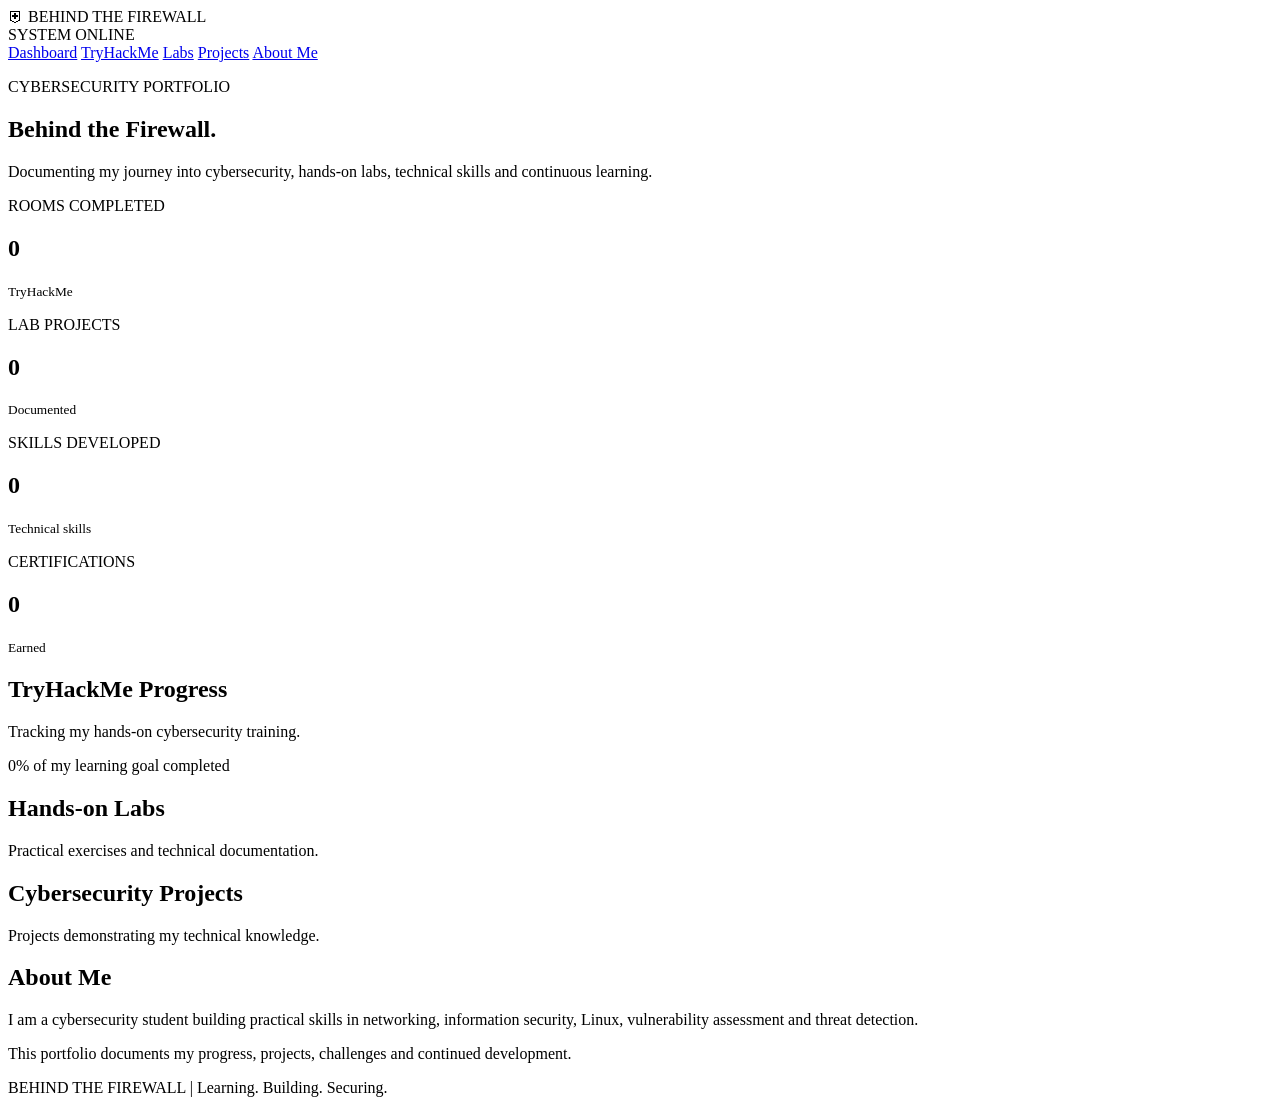
==== index.html @ 76ddf6fd "Add initial HTML structure for portfolio site" ====
<!DOCTYPE html>
<html lang="en">
<head>
    <meta charset="UTF-8">
    <meta name="viewport" content="width=device-width, initial-scale=1.0">
    <title>Behind the Firewall | Cybersecurity Portfolio</title>
    <link rel="stylesheet" href="style.css">
</head>

<body>

    <header>
        <div class="logo">
            <span>⛨</span> BEHIND THE FIREWALL
        </div>
        <div class="status">
            <span class="status-dot"></span> SYSTEM ONLINE
        </div>
    </header>

    <nav>
        <a href="#home">Dashboard</a>
        <a href="#tryhackme">TryHackMe</a>
        <a href="#labs">Labs</a>
        <a href="#projects">Projects</a>
        <a href="#about">About Me</a>
    </nav>

    <main id="home">

        <section class="welcome">
            <p class="eyebrow">CYBERSECURITY PORTFOLIO</p>
            <h1>Behind the <span>Firewall.</span></h1>
            <p>
                Documenting my journey into cybersecurity,
                hands-on labs, technical skills and continuous learning.
            </p>
        </section>

        <section class="stats">
            <div class="stat-card">
                <p>ROOMS COMPLETED</p>
                <h2 id="rooms">0</h2>
                <small>TryHackMe</small>
            </div>

            <div class="stat-card">
                <p>LAB PROJECTS</p>
                <h2 id="labCount">0</h2>
                <small>Documented</small>
            </div>

            <div class="stat-card">
                <p>SKILLS DEVELOPED</p>
                <h2 id="skillCount">0</h2>
                <small>Technical skills</small>
            </div>

            <div class="stat-card">
                <p>CERTIFICATIONS</p>
                <h2 id="certCount">0</h2>
                <small>Earned</small>
            </div>
        </section>

        <section id="tryhackme" class="panel">
            <h2>TryHackMe Progress</h2>
            <p>Tracking my hands-on cybersecurity training.</p>

            <div class="progress-track">
                <div class="progress-fill" id="progress"></div>
            </div>

            <p id="progressText">0% of my learning goal completed</p>
            <div id="roomList"></div>
        </section>

        <section id="labs" class="panel">
            <h2>Hands-on Labs</h2>
            <p>Practical exercises and technical documentation.</p>
            <div id="labList"></div>
        </section>

        <section id="projects" class="panel">
            <h2>Cybersecurity Projects</h2>
            <p>Projects demonstrating my technical knowledge.</p>
            <div id="projectList"></div>
        </section>

        <section id="about" class="panel">
            <h2>About Me</h2>
            <p>
                I am a cybersecurity student building practical
                skills in networking, information security,
                Linux, vulnerability assessment and threat detection.
            </p>
            <p>
                This portfolio documents my progress, projects,
                challenges and continued development.
            </p>
        </section>

    </main>

    <footer>
        <p>BEHIND THE FIREWALL | Learning. Building. Securing.</p>
    </footer>

    <script src="script.js"></script>
</body>
</html>
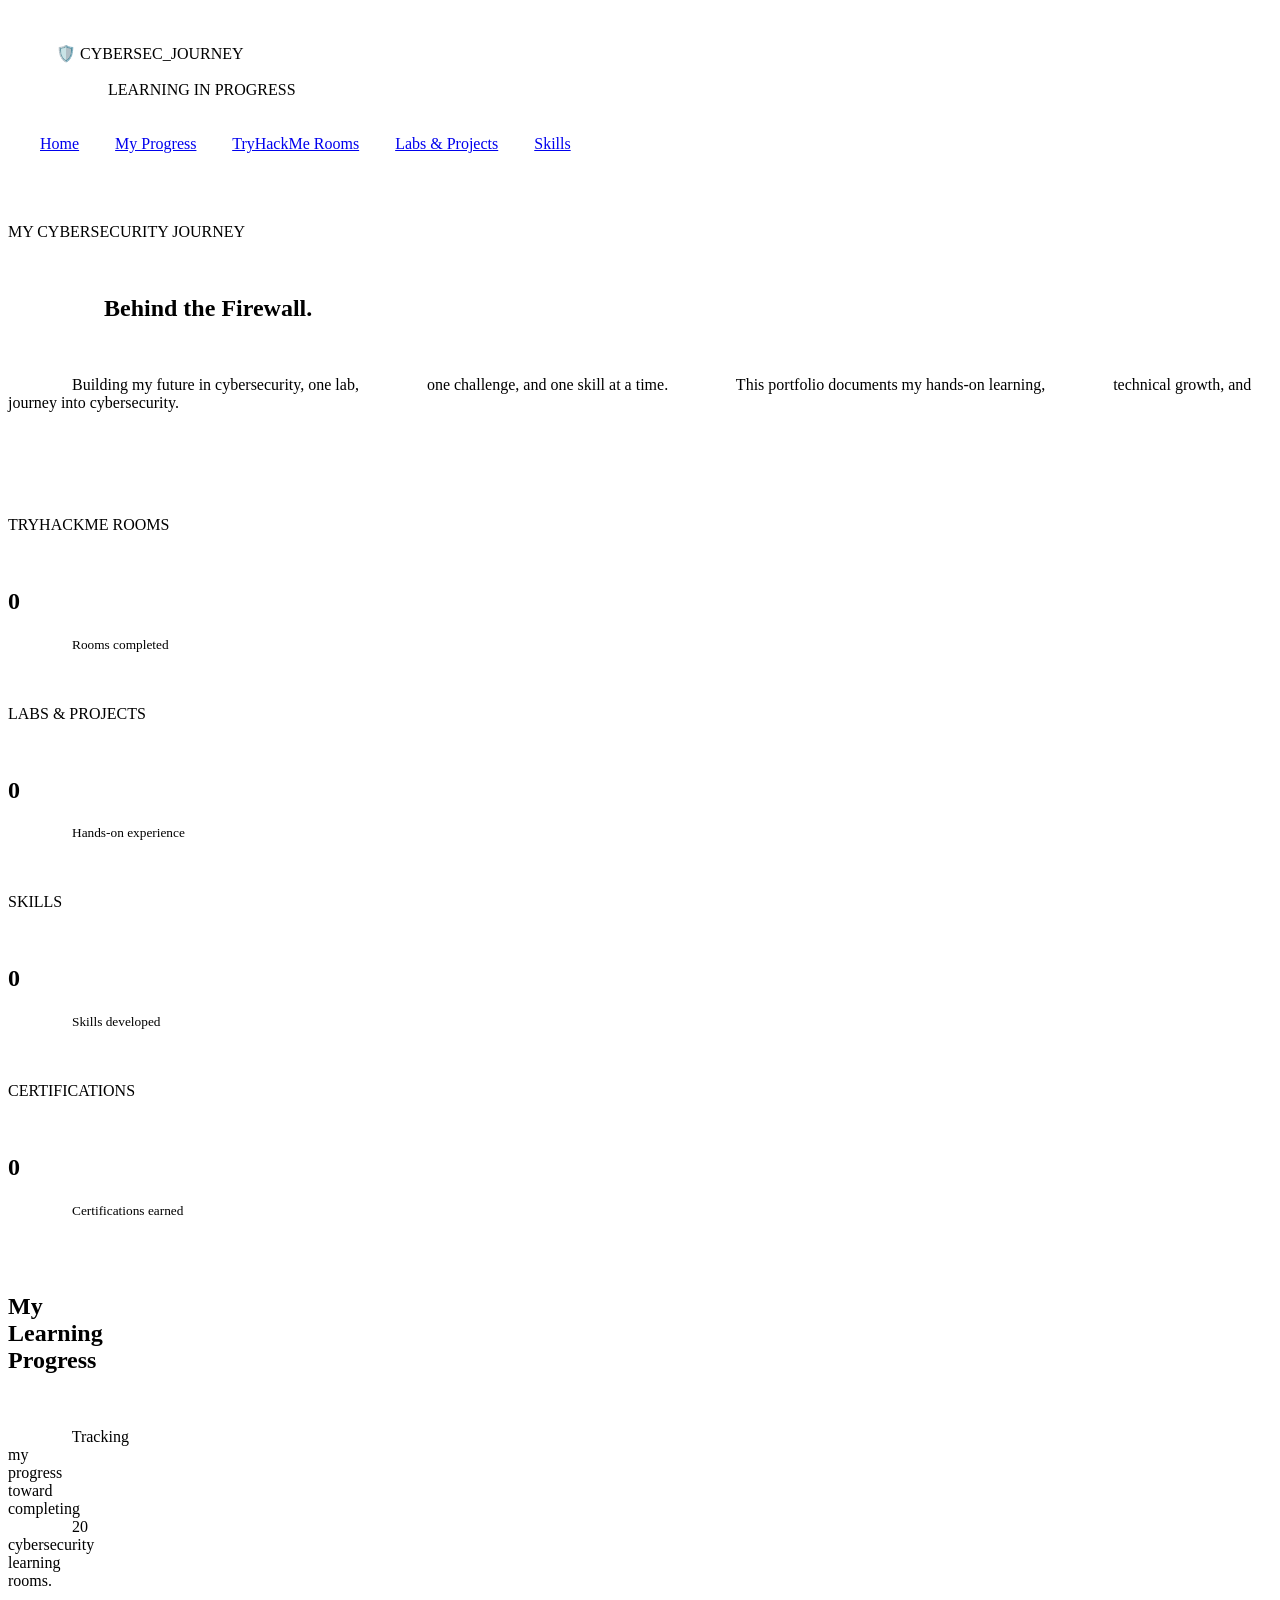
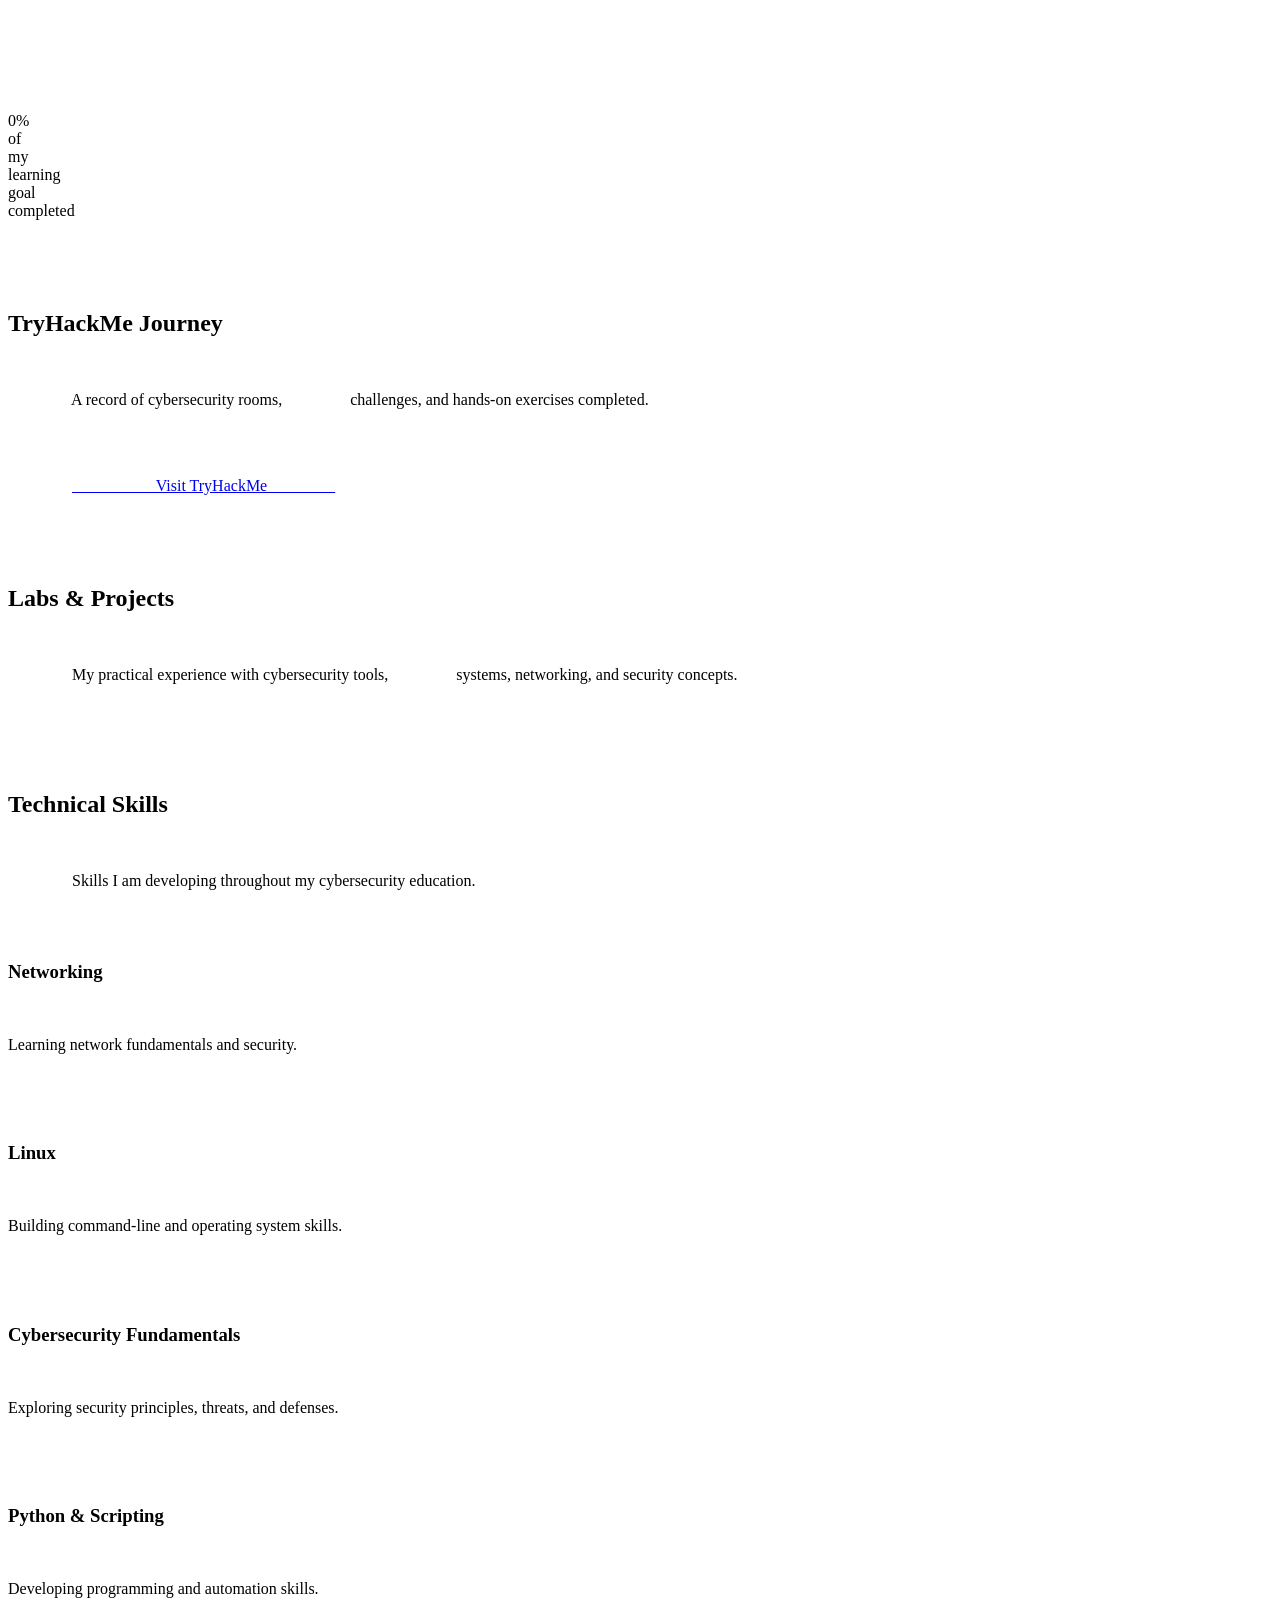
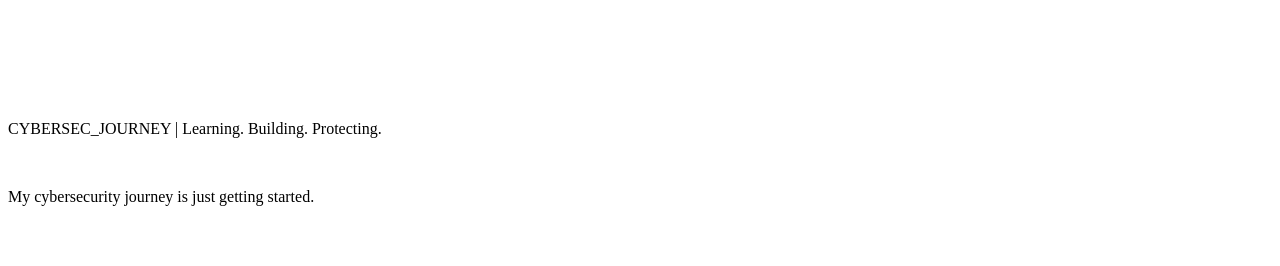
==== commit 0c9f4ad8: "Revise portfolio title and update header sections Updated the portfolio title and header content to " ====
--- a/index.html
+++ b/index.html
@@ -1,112 +1,179 @@
-
 <!DOCTYPE html>
 <html lang="en">
+
 <head>
-    <meta charset="UTF-8">
-    <meta name="viewport" content="width=device-width, initial-scale=1.0">
-    <title>Behind the Firewall | Cybersecurity Portfolio</title>
-    <link rel="stylesheet" href="style.css">
+    <meta charset="UTF-8">
+    <meta name="viewport" content="width=device-width, initial-scale=1.0">
+
+    <title>Cybersec Journey | Cybersecurity Portfolio</title>
+
+    <!-- Connects the purple and neon green styling -->
+    <link rel="stylesheet" href="style.css">
 </head>
 
 <body>
 
-    <header>
-        <div class="logo">
-            <span>⛨</span> BEHIND THE FIREWALL
-        </div>
-        <div class="status">
-            <span class="status-dot"></span> SYSTEM ONLINE
-        </div>
-    </header>
+    <!-- Header -->
+    <header>
+        <div class="logo">
+            <span>🛡️</span> CYBERSEC_JOURNEY
+        </div>
 
-    <nav>
-        <a href="#home">Dashboard</a>
-        <a href="#tryhackme">TryHackMe</a>
-        <a href="#labs">Labs</a>
-        <a href="#projects">Projects</a>
-        <a href="#about">About Me</a>
-    </nav>
+        <div class="status">
+            <span class="status-dot"></span>
+            LEARNING IN PROGRESS
+        </div>
+    </header>
 
-    <main id="home">
+    <!-- Navigation -->
+    <nav>
+        <a href="#home">Home</a>
+        <a href="#progress">My Progress</a>
+        <a href="#rooms">TryHackMe Rooms</a>
+        <a href="#labs">Labs & Projects</a>
+        <a href="#skills">Skills</a>
+    </nav>
 
-        <section class="welcome">
-            <p class="eyebrow">CYBERSECURITY PORTFOLIO</p>
-            <h1>Behind the <span>Firewall.</span></h1>
-            <p>
-                Documenting my journey into cybersecurity,
-                hands-on labs, technical skills and continuous learning.
-            </p>
-        </section>
+    <main id="home">
 
-        <section class="stats">
-            <div class="stat-card">
-                <p>ROOMS COMPLETED</p>
-                <h2 id="rooms">0</h2>
-                <small>TryHackMe</small>
-            </div>
+        <!-- Welcome Section -->
+        <section class="welcome">
+            <p class="eyebrow">MY CYBERSECURITY JOURNEY</p>
 
-            <div class="stat-card">
-                <p>LAB PROJECTS</p>
-                <h2 id="labCount">0</h2>
-                <small>Documented</small>
-            </div>
+            <h1>
+                Behind the <span>Firewall.</span>
+            </h1>
 
-            <div class="stat-card">
-                <p>SKILLS DEVELOPED</p>
-                <h2 id="skillCount">0</h2>
-                <small>Technical skills</small>
-            </div>
+            <p>
+                Building my future in cybersecurity, one lab,
+                one challenge, and one skill at a time.
+                This portfolio documents my hands-on learning,
+                technical growth, and journey into cybersecurity.
+            </p>
+        </section>
 
-            <div class="stat-card">
-                <p>CERTIFICATIONS</p>
-                <h2 id="certCount">0</h2>
-                <small>Earned</small>
-            </div>
-        </section>
+        <!-- Dashboard Statistics -->
+        <section class="stats">
 
-        <section id="tryhackme" class="panel">
-            <h2>TryHackMe Progress</h2>
-            <p>Tracking my hands-on cybersecurity training.</p>
+            <div class="stat-card">
+                <p>TRYHACKME ROOMS</p>
+                <h2 id="rooms">0</h2>
+                <small>Rooms completed</small>
+            </div>
 
-            <div class="progress-track">
-                <div class="progress-fill" id="progress"></div>
-            </div>
+            <div class="stat-card">
+                <p>LABS & PROJECTS</p>
+                <h2 id="labCount">0</h2>
+                <small>Hands-on experience</small>
+            </div>
 
-            <p id="progressText">0% of my learning goal completed</p>
-            <div id="roomList"></div>
-        </section>
+            <div class="stat-card">
+                <p>SKILLS</p>
+                <h2 id="skillCount">0</h2>
+                <small>Skills developed</small>
+            </div>
 
-        <section id="labs" class="panel">
-            <h2>Hands-on Labs</h2>
-            <p>Practical exercises and technical documentation.</p>
-            <div id="labList"></div>
-        </section>
+            <div class="stat-card">
+                <p>CERTIFICATIONS</p>
+                <h2 id="certCount">0</h2>
+                <small>Certifications earned</small>
+            </div>
 
-        <section id="projects" class="panel">
-            <h2>Cybersecurity Projects</h2>
-            <p>Projects demonstrating my technical knowledge.</p>
-            <div id="projectList"></div>
-        </section>
+        </section>
 
-        <section id="about" class="panel">
-            <h2>About Me</h2>
-            <p>
-                I am a cybersecurity student building practical
-                skills in networking, information security,
-                Linux, vulnerability assessment and threat detection.
-            </p>
-            <p>
-                This portfolio documents my progress, projects,
-                challenges and continued development.
-            </p>
-        </section>
+        <!-- Learning Progress -->
+        <section class="panel" id="progress">
+            <h2>My Learning Progress</h2>
 
-    </main>
+            <p>
+                Tracking my progress toward completing
+                20 cybersecurity learning rooms.
+            </p>
 
-    <footer>
-        <p>BEHIND THE FIREWALL | Learning. Building. Securing.</p>
-    </footer>
+            <div class="progress-track">
+                <div class="progress-fill" id="progress"></div>
+            </div>
 
-    <script src="script.js"></script>
+            <p id="progressText">
+                0% of my learning goal completed
+            </p>
+        </section>
+
+        <!-- TryHackMe Section -->
+        <section class="panel" id="rooms">
+            <h2>TryHackMe Journey</h2>
+
+            <p>
+                A record of cybersecurity rooms,
+                challenges, and hands-on exercises completed.
+            </p>
+
+            <div id="roomList">
+                <p>No completed rooms added yet.</p>
+            </div>
+
+            <p>
+                <a href="https://tryhackme.com/"
+                   target="_blank"
+                   rel="noopener noreferrer">
+                    Visit TryHackMe
+                </a>
+            </p>
+        </section>
+
+        <!-- Labs and Projects -->
+        <section class="panel" id="labs">
+            <h2>Labs & Projects</h2>
+
+            <p>
+                My practical experience with cybersecurity tools,
+                systems, networking, and security concepts.
+            </p>
+
+            <div id="labList">
+                <p>No labs or projects added yet.</p>
+            </div>
+        </section>
+
+        <!-- Skills -->
+        <section class="panel" id="skills">
+            <h2>Technical Skills</h2>
+
+            <p>
+                Skills I am developing throughout my cybersecurity education.
+            </p>
+
+            <div class="activity-item">
+                <h3>Networking</h3>
+                <p>Learning network fundamentals and security.</p>
+            </div>
+
+            <div class="activity-item">
+                <h3>Linux</h3>
+                <p>Building command-line and operating system skills.</p>
+            </div>
+
+            <div class="activity-item">
+                <h3>Cybersecurity Fundamentals</h3>
+                <p>Exploring security principles, threats, and defenses.</p>
+            </div>
+
+            <div class="activity-item">
+                <h3>Python & Scripting</h3>
+                <p>Developing programming and automation skills.</p>
+            </div>
+        </section>
+
+    </main>
+
+    <!-- Footer -->
+    <footer>
+        <p>CYBERSEC_JOURNEY | Learning. Building. Protecting.</p>
+        <p>My cybersecurity journey is just getting started.</p>
+    </footer>
+
+    <!-- Connects the JavaScript dashboard functionality -->
+    <script src="script.js"></script>
+
 </body>
 </html>
--- a/style.css
+++ b/style.css
@@ -0,0 +1,268 @@
+/* =================================
+   CYBERSEC_JOURNEY
+   Purple & Neon Green Dashboard
+================================= */
+
+/* 1. GLOBAL SETTINGS */
+
+* {
+    margin: 0;
+    padding: 0;
+    box-sizing: border-box;
+}
+
+html {
+    scroll-behavior: smooth;
+}
+
+body {
+    background-color: #090B16;
+    color: #F0EEFF;
+    font-family: Arial, sans-serif;
+    line-height: 1.6;
+}
+
+/* 2. HEADER */
+
+header {
+    display: flex;
+    justify-content: space-between;
+    align-items: center;
+    padding: 25px 7%;
+    border-bottom: 1px solid #39305D;
+    background-color: #101020;
+}
+
+.logo {
+    font-size: 18px;
+    font-weight: bold;
+    letter-spacing: 2px;
+    color: #A78BFA;
+}
+
+.logo span {
+    font-size: 25px;
+}
+
+.status {
+    color: #43D9A3;
+    font-size: 12px;
+    letter-spacing: 1px;
+}
+
+.status-dot {
+    display: inline-block;
+    width: 8px;
+    height: 8px;
+    background: #43D9A3;
+    border-radius: 50%;
+    margin-right: 6px;
+    box-shadow: 0 0 10px #43D9A3;
+}
+
+/* 3. NAVIGATION */
+
+nav {
+    display: flex;
+    justify-content: center;
+    gap: 35px;
+    padding: 18px;
+    background-color: #101020;
+    border-bottom: 1px solid #39305D;
+    flex-wrap: wrap;
+}
+
+nav a {
+    color: #AAA0D0;
+    text-decoration: none;
+    font-size: 14px;
+    transition: 0.3s;
+}
+
+nav a:hover {
+    color: #43D9A3;
+}
+
+/* 4. MAIN CONTENT */
+
+main {
+    width: 86%;
+    max-width: 1200px;
+    margin: 50px auto;
+}
+
+.welcome {
+    margin-bottom: 40px;
+}
+
+.eyebrow {
+    color: #A78BFA;
+    font-size: 12px;
+    letter-spacing: 3px;
+    margin-bottom: 12px;
+}
+
+.welcome h1 {
+    font-size: clamp(35px, 6vw, 60px);
+    margin-bottom: 15px;
+}
+
+.welcome h1 span {
+    color: #A78BFA;
+}
+
+.welcome p {
+    color: #AAA0D0;
+    max-width: 650px;
+}
+
+/* 5. STATISTICS CARDS */
+
+.stats {
+    display: grid;
+    grid-template-columns: repeat(4, 1fr);
+    gap: 20px;
+    margin-bottom: 35px;
+}
+
+.stat-card {
+    background: #17152A;
+    border: 1px solid #39305D;
+    border-radius: 10px;
+    padding: 25px;
+    transition: 0.3s;
+}
+
+.stat-card:hover {
+    border-color: #A78BFA;
+    transform: translateY(-4px);
+    box-shadow: 0 5px 20px #A78BFA20;
+}
+
+.stat-card p {
+    color: #AAA0D0;
+    font-size: 11px;
+    letter-spacing: 1px;
+}
+
+.stat-card h2 {
+    color: #C4B5FD;
+    font-size: 36px;
+    margin: 10px 0;
+}
+
+.stat-card small {
+    color: #827B9D;
+}
+
+/* 6. DASHBOARD PANELS */
+
+.panel {
+    background: #17152A;
+    border: 1px solid #39305D;
+    border-radius: 10px;
+    padding: 30px;
+    margin-bottom: 25px;
+}
+
+.panel h2 {
+    color: #C4B5FD;
+    margin-bottom: 10px;
+}
+
+.panel > p {
+    color: #AAA0D0;
+    margin-bottom: 20px;
+}
+
+/* 7. PROGRESS BAR */
+
+.progress-track {
+    width: 100%;
+    height: 10px;
+    background: #30294A;
+    border-radius: 20px;
+    overflow: hidden;
+    margin: 20px 0 10px;
+}
+
+.progress-fill {
+    width: 0%;
+    height: 100%;
+    background: linear-gradient(
+        90deg,
+        #7C3AED,
+        #A78BFA,
+        #43D9A3
+    );
+    border-radius: 20px;
+    transition: width 0.5s ease;
+}
+
+/* 8. ACTIVITY ITEMS */
+
+.activity-item {
+    background: #201C38;
+    padding: 15px;
+    margin-top: 12px;
+    border-left: 3px solid #A78BFA;
+    border-radius: 5px;
+}
+
+.activity-item h3 {
+    color: #F0EEFF;
+    font-size: 16px;
+}
+
+.activity-item p {
+    color: #AAA0D0;
+    font-size: 13px;
+}
+
+/* 9. FOOTER */
+
+footer {
+    text-align: center;
+    padding: 30px;
+    border-top: 1px solid #39305D;
+    color: #827B9D;
+    font-size: 12px;
+}
+
+/* 10. MOBILE RESPONSIVENESS */
+
+@media (max-width: 850px) {
+    .stats {
+        grid-template-columns: repeat(2, 1fr);
+    }
+
+    nav {
+        gap: 15px;
+    }
+}
+
+@media (max-width: 500px) {
+    header {
+        padding: 18px 5%;
+    }
+
+    .logo {
+        font-size: 13px;
+    }
+
+    .status {
+        font-size: 9px;
+    }
+
+    main {
+        width: 92%;
+    }
+
+    .stats {
+        grid-template-columns: 1fr;
+    }
+
+    .panel {
+        padding: 20px;
+    }
+}
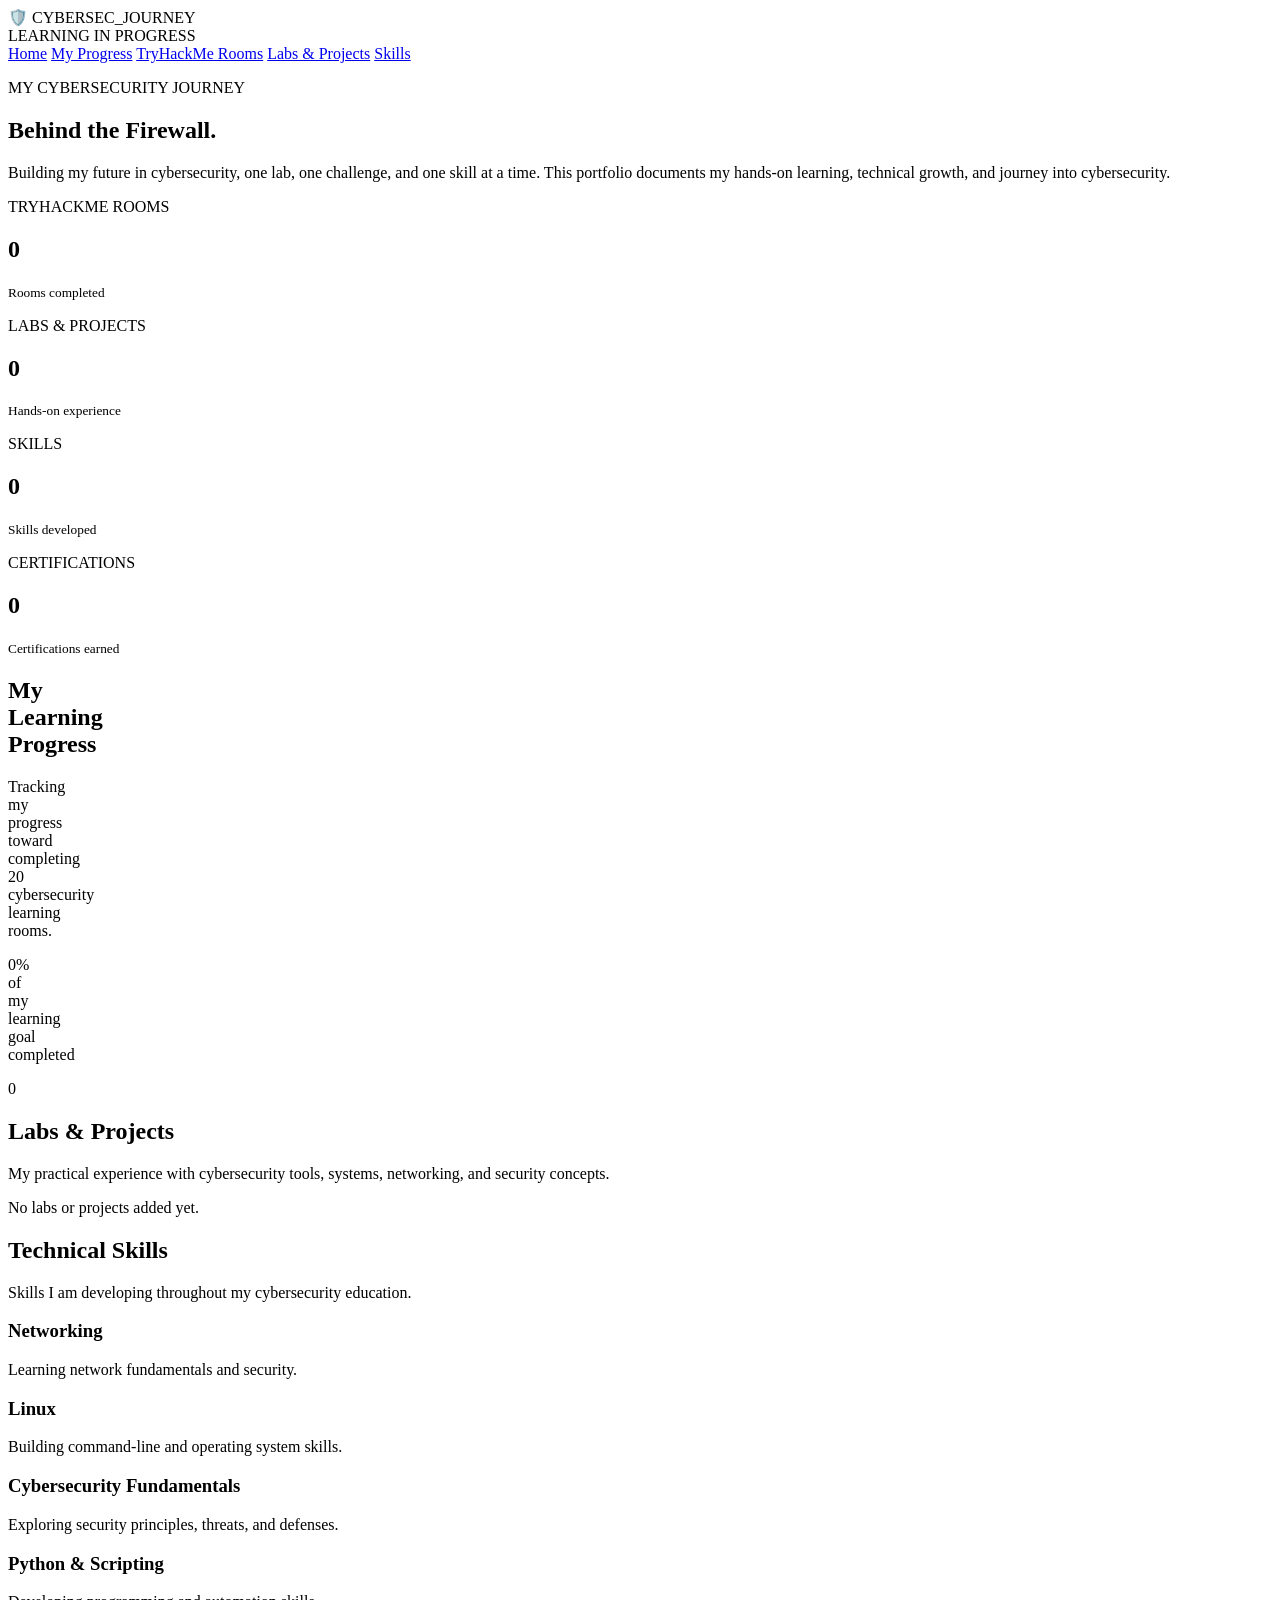
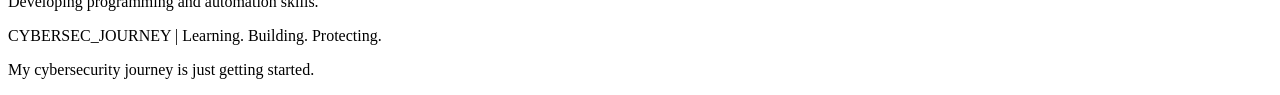
==== commit 7f3fb832: "Format HTML code for consistency" ====
--- a/index.html
+++ b/index.html
@@ -2,178 +2,167 @@
 <html lang="en">
 
 <head>
-    <meta charset="UTF-8">
-    <meta name="viewport" content="width=device-width, initial-scale=1.0">
+    <meta charset="UTF-8">
+    <meta name="viewport" content="width=device-width, initial-scale=1.0">
 
-    <title>Cybersec Journey | Cybersecurity Portfolio</title>
+    <title>Cybersec Journey | Cybersecurity Portfolio</title>
 
-    <!-- Connects the purple and neon green styling -->
-    <link rel="stylesheet" href="style.css">
+    <link rel="stylesheet" href="style.css">
 </head>
 
 <body>
 
-    <!-- Header -->
-    <header>
-        <div class="logo">
-            <span>🛡️</span> CYBERSEC_JOURNEY
-        </div>
+    <header>
+        <div class="logo">
+            <span>🛡️</span> CYBERSEC_JOURNEY
+        </div>
 
-        <div class="status">
-            <span class="status-dot"></span>
-            LEARNING IN PROGRESS
-        </div>
-    </header>
+        <div class="status">
+            <span class="status-dot"></span>
+            LEARNING IN PROGRESS
+        </div>
+    </header>
 
-    <!-- Navigation -->
-    <nav>
-        <a href="#home">Home</a>
-        <a href="#progress">My Progress</a>
-        <a href="#rooms">TryHackMe Rooms</a>
-        <a href="#labs">Labs & Projects</a>
-        <a href="#skills">Skills</a>
-    </nav>
+    <nav>
+        <a href="#home">Home</a>
+        <a href="#progress">My Progress</a>
+        <a href="#rooms">TryHackMe Rooms</a>
+        <a href="#labs">Labs & Projects</a>
+        <a href="#skills">Skills</a>
+    </nav>
 
-    <main id="home">
+    <main id="home">
 
-        <!-- Welcome Section -->
-        <section class="welcome">
-            <p class="eyebrow">MY CYBERSECURITY JOURNEY</p>
+        <section class="welcome">
+            <p class="eyebrow">MY CYBERSECURITY JOURNEY</p>
 
-            <h1>
-                Behind the <span>Firewall.</span>
-            </h1>
+            <h1>
+                Behind the <span>Firewall.</span>
+            </h1>
 
-            <p>
-                Building my future in cybersecurity, one lab,
-                one challenge, and one skill at a time.
-                This portfolio documents my hands-on learning,
-                technical growth, and journey into cybersecurity.
-            </p>
-        </section>
+            <p>
+                Building my future in cybersecurity, one lab,
+                one challenge, and one skill at a time.
+                This portfolio documents my hands-on learning,
+                technical growth, and journey into cybersecurity.
+            </p>
+        </section>
 
-        <!-- Dashboard Statistics -->
-        <section class="stats">
+        <section class="stats">
 
-            <div class="stat-card">
-                <p>TRYHACKME ROOMS</p>
-                <h2 id="rooms">0</h2>
-                <small>Rooms completed</small>
-            </div>
+            <div class="stat-card">
+                <p>TRYHACKME ROOMS</p>
+                <h2 id="roomCount">0</h2>
+                <small>Rooms completed</small>
+            </div>
 
-            <div class="stat-card">
-                <p>LABS & PROJECTS</p>
-                <h2 id="labCount">0</h2>
-                <small>Hands-on experience</small>
-            </div>
+            <div class="stat-card">
+                <p>LABS & PROJECTS</p>
+                <h2 id="labCount">0</h2>
+                <small>Hands-on experience</small>
+            </div>
 
-            <div class="stat-card">
-                <p>SKILLS</p>
-                <h2 id="skillCount">0</h2>
-                <small>Skills developed</small>
-            </div>
+            <div class="stat-card">
+                <p>SKILLS</p>
+                <h2 id="skillCount">0</h2>
+                <small>Skills developed</small>
+            </div>
 
-            <div class="stat-card">
-                <p>CERTIFICATIONS</p>
-                <h2 id="certCount">0</h2>
-                <small>Certifications earned</small>
-            </div>
+            <div class="stat-card">
+                <p>CERTIFICATIONS</p>
+                <h2 id="certCount">0</h2>
+                <small>Certifications earned</small>
+            </div>
 
-        </section>
+        </section>
 
-        <!-- Learning Progress -->
-        <section class="panel" id="progress">
-            <h2>My Learning Progress</h2>
+        <section class="panel" id="progress">
+            <h2>My Learning Progress</h2>
 
-            <p>
-                Tracking my progress toward completing
-                20 cybersecurity learning rooms.
-            </p>
+            <p>
+                Tracking my progress toward completing
+                20 cybersecurity learning rooms.
+            </p>
 
-            <div class="progress-track">
-                <div class="progress-fill" id="progress"></div>
-            </div>
+            <div class="progress-track">
+                <div class="progress-fill" id="progressFill"></div>
+            </div>
 
-            <p id="progressText">
-                0% of my learning goal completed
-            </p>
-        </section>
+            <p id="progressText">
+                0% of my learning goal completed
+            </p>
+        </section>
 
-        <!-- TryHackMe Section -->
-        <section class="panel" id="rooms">
-            <h2>TryHackMe Journey</h2>
+        <section class="panel" id="rooms">
+            <h2>TryHackMe Journey</h2>
 
-            <p>
-                A record of cybersecurity rooms,
-                challenges, and hands-on exercises completed.
-            </p>
+            <p>
+                A record of cybersecurity rooms,
+                challenges, and hands-on exercises completed.
+            </p>
 
-            <div id="roomList">
-                <p>No completed rooms added yet.</p>
-            </div>
+            <div id="roomList">
+                <p>No completed rooms added yet.</p>
+            </div>
 
-            <p>
-                <a href="https://tryhackme.com/"
-                   target="_blank"
-                   rel="noopener noreferrer">
-                    Visit TryHackMe
-                </a>
-            </p>
-        </section>
+            <p>
+                <a href="https://tryhackme.com/"
+                   target="_blank"
+                   rel="noopener noreferrer">
+                    Visit TryHackMe
+                </a>
+            </p>
+        </section>
 
-        <!-- Labs and Projects -->
-        <section class="panel" id="labs">
-            <h2>Labs & Projects</h2>
+        <section class="panel" id="labs">
+            <h2>Labs & Projects</h2>
 
-            <p>
-                My practical experience with cybersecurity tools,
-                systems, networking, and security concepts.
-            </p>
+            <p>
+                My practical experience with cybersecurity tools,
+                systems, networking, and security concepts.
+            </p>
 
-            <div id="labList">
-                <p>No labs or projects added yet.</p>
-            </div>
-        </section>
+            <div id="labList">
+                <p>No labs or projects added yet.</p>
+            </div>
+        </section>
 
-        <!-- Skills -->
-        <section class="panel" id="skills">
-            <h2>Technical Skills</h2>
+        <section class="panel" id="skills">
+            <h2>Technical Skills</h2>
 
-            <p>
-                Skills I am developing throughout my cybersecurity education.
-            </p>
+            <p>
+                Skills I am developing throughout my cybersecurity education.
+            </p>
 
-            <div class="activity-item">
-                <h3>Networking</h3>
-                <p>Learning network fundamentals and security.</p>
-            </div>
+            <div class="activity-item">
+                <h3>Networking</h3>
+                <p>Learning network fundamentals and security.</p>
+            </div>
 
-            <div class="activity-item">
-                <h3>Linux</h3>
-                <p>Building command-line and operating system skills.</p>
-            </div>
+            <div class="activity-item">
+                <h3>Linux</h3>
+                <p>Building command-line and operating system skills.</p>
+            </div>
 
-            <div class="activity-item">
-                <h3>Cybersecurity Fundamentals</h3>
-                <p>Exploring security principles, threats, and defenses.</p>
-            </div>
+            <div class="activity-item">
+                <h3>Cybersecurity Fundamentals</h3>
+                <p>Exploring security principles, threats, and defenses.</p>
+            </div>
 
-            <div class="activity-item">
-                <h3>Python & Scripting</h3>
-                <p>Developing programming and automation skills.</p>
-            </div>
-        </section>
+            <div class="activity-item">
+                <h3>Python & Scripting</h3>
+                <p>Developing programming and automation skills.</p>
+            </div>
+        </section>
 
-    </main>
+    </main>
 
-    <!-- Footer -->
-    <footer>
-        <p>CYBERSEC_JOURNEY | Learning. Building. Protecting.</p>
-        <p>My cybersecurity journey is just getting started.</p>
-    </footer>
+    <footer>
+        <p>CYBERSEC_JOURNEY | Learning. Building. Protecting.</p>
+        <p>My cybersecurity journey is just getting started.</p>
+    </footer>
 
-    <!-- Connects the JavaScript dashboard functionality -->
-    <script src="script.js"></script>
+    <script src="script.js"></script>
 
 </body>
 </html>
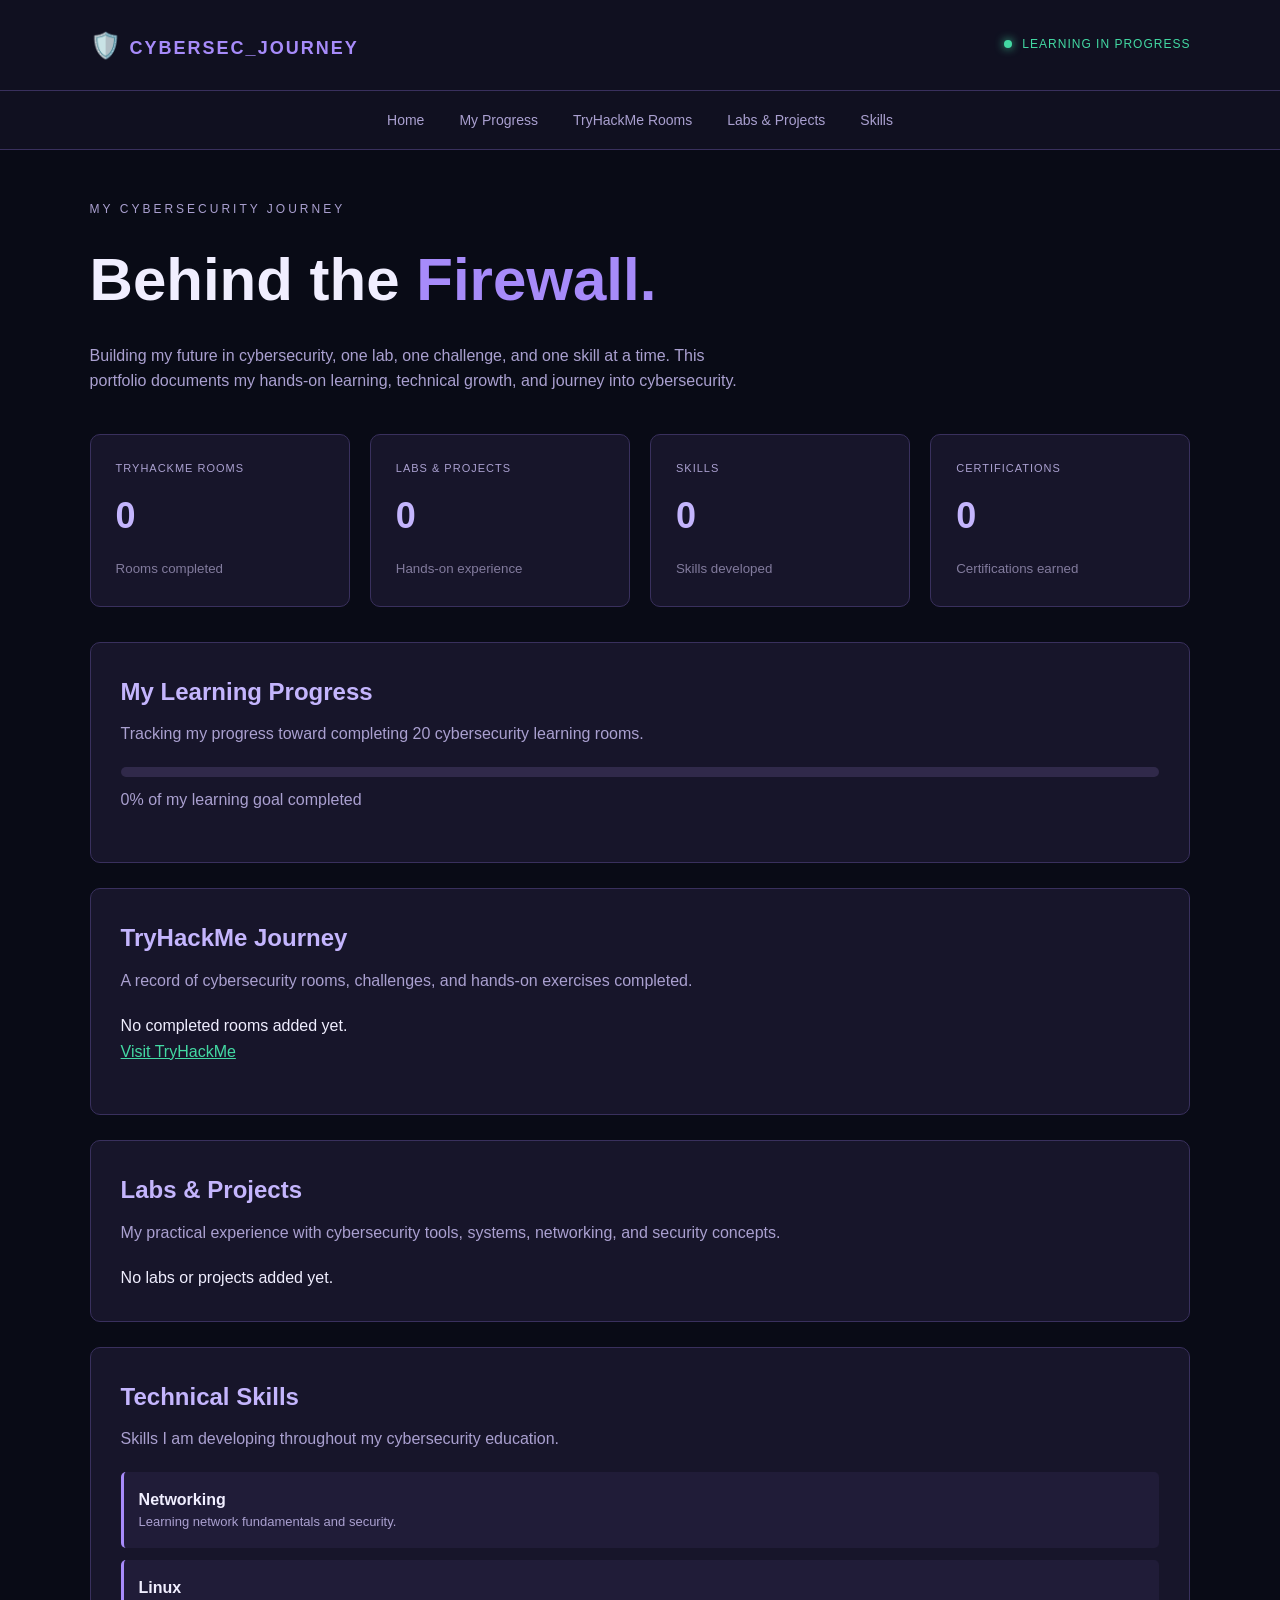
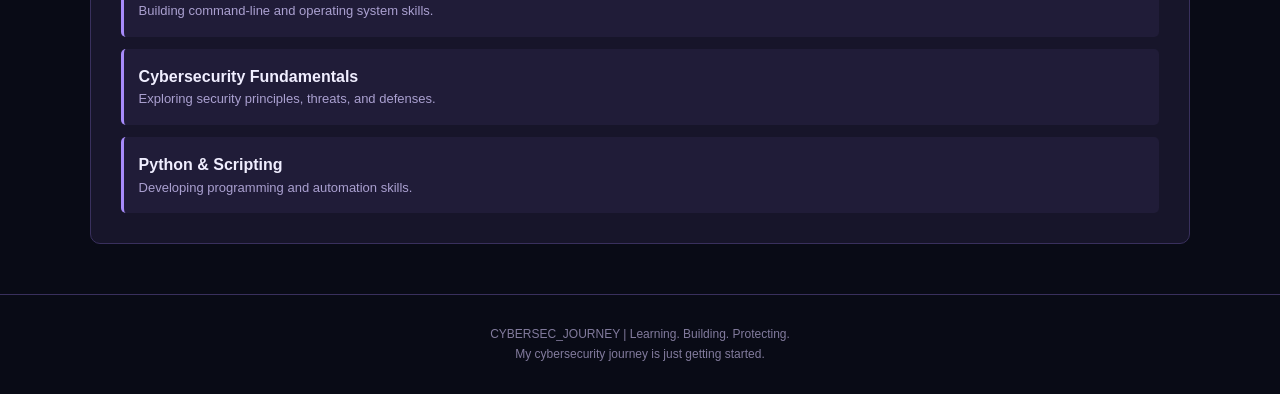
==== commit c7ceb284: "Integrate CSS styles into index.html Added internal CSS styles for layout and design." ====
--- a/index.html
+++ b/index.html
@@ -7,7 +7,255 @@
 
     <title>Cybersec Journey | Cybersecurity Portfolio</title>
 
-    <link rel="stylesheet" href="style.css">
+    <style>
+        /* =================================
+           CYBERSEC_JOURNEY
+           Purple & Neon Green Dashboard
+        ================================= */
+
+        * {
+            margin: 0;
+            padding: 0;
+            box-sizing: border-box;
+        }
+
+        html {
+            scroll-behavior: smooth;
+        }
+
+        body {
+            background-color: #090B16;
+            color: #F0EEFF;
+            font-family: Arial, sans-serif;
+            line-height: 1.6;
+        }
+
+        header {
+            display: flex;
+            justify-content: space-between;
+            align-items: center;
+            padding: 25px 7%;
+            border-bottom: 1px solid #39305D;
+            background-color: #101020;
+        }
+
+        .logo {
+            font-size: 18px;
+            font-weight: bold;
+            letter-spacing: 2px;
+            color: #A78BFA;
+        }
+
+        .logo span {
+            font-size: 25px;
+        }
+
+        .status {
+            color: #43D9A3;
+            font-size: 12px;
+            letter-spacing: 1px;
+        }
+
+        .status-dot {
+            display: inline-block;
+            width: 8px;
+            height: 8px;
+            background: #43D9A3;
+            border-radius: 50%;
+            margin-right: 6px;
+            box-shadow: 0 0 10px #43D9A3;
+        }
+
+        nav {
+            display: flex;
+            justify-content: center;
+            gap: 35px;
+            padding: 18px;
+            background-color: #101020;
+            border-bottom: 1px solid #39305D;
+            flex-wrap: wrap;
+        }
+
+        nav a {
+            color: #AAA0D0;
+            text-decoration: none;
+            font-size: 14px;
+            transition: 0.3s;
+        }
+
+        nav a:hover {
+            color: #43D9A3;
+        }
+
+        main {
+            width: 86%;
+            max-width: 1200px;
+            margin: 50px auto;
+        }
+
+        .welcome {
+            margin-bottom: 40px;
+        }
+
+        .eyebrow {
+            color: #A78BFA;
+            font-size: 12px;
+            letter-spacing: 3px;
+            margin-bottom: 12px;
+        }
+
+        .welcome h1 {
+            font-size: clamp(35px, 6vw, 60px);
+            margin-bottom: 15px;
+        }
+
+        .welcome h1 span {
+            color: #A78BFA;
+        }
+
+        .welcome p {
+            color: #AAA0D0;
+            max-width: 650px;
+        }
+
+        .stats {
+            display: grid;
+            grid-template-columns: repeat(4, 1fr);
+            gap: 20px;
+            margin-bottom: 35px;
+        }
+
+        .stat-card {
+            background: #17152A;
+            border: 1px solid #39305D;
+            border-radius: 10px;
+            padding: 25px;
+            transition: 0.3s;
+        }
+
+        .stat-card:hover {
+            border-color: #A78BFA;
+            transform: translateY(-4px);
+            box-shadow: 0 5px 20px #A78BFA20;
+        }
+
+        .stat-card p {
+            color: #AAA0D0;
+            font-size: 11px;
+            letter-spacing: 1px;
+        }
+
+        .stat-card h2 {
+            color: #C4B5FD;
+            font-size: 36px;
+            margin: 10px 0;
+        }
+
+        .stat-card small {
+            color: #827B9D;
+        }
+
+        .panel {
+            background: #17152A;
+            border: 1px solid #39305D;
+            border-radius: 10px;
+            padding: 30px;
+            margin-bottom: 25px;
+        }
+
+        .panel h2 {
+            color: #C4B5FD;
+            margin-bottom: 10px;
+        }
+
+        .panel > p {
+            color: #AAA0D0;
+            margin-bottom: 20px;
+        }
+
+        .panel a {
+            color: #43D9A3;
+        }
+
+        .progress-track {
+            width: 100%;
+            height: 10px;
+            background: #30294A;
+            border-radius: 20px;
+            overflow: hidden;
+            margin: 20px 0 10px;
+        }
+
+        .progress-fill {
+            width: 0%;
+            height: 100%;
+            background: linear-gradient(90deg, #7C3AED, #A78BFA, #43D9A3);
+            border-radius: 20px;
+            transition: width 0.5s ease;
+        }
+
+        .activity-item {
+            background: #201C38;
+            padding: 15px;
+            margin-top: 12px;
+            border-left: 3px solid #A78BFA;
+            border-radius: 5px;
+        }
+
+        .activity-item h3 {
+            color: #F0EEFF;
+            font-size: 16px;
+        }
+
+        .activity-item p {
+            color: #AAA0D0;
+            font-size: 13px;
+        }
+
+        footer {
+            text-align: center;
+            padding: 30px;
+            border-top: 1px solid #39305D;
+            color: #827B9D;
+            font-size: 12px;
+        }
+
+        @media (max-width: 850px) {
+            .stats {
+                grid-template-columns: repeat(2, 1fr);
+            }
+
+            nav {
+                gap: 15px;
+            }
+        }
+
+        @media (max-width: 500px) {
+            header {
+                padding: 18px 5%;
+            }
+
+            .logo {
+                font-size: 13px;
+            }
+
+            .status {
+                font-size: 9px;
+            }
+
+            main {
+                width: 92%;
+            }
+
+            .stats {
+                grid-template-columns: 1fr;
+            }
+
+            .panel {
+                padding: 20px;
+            }
+        }
+    </style>
 </head>
 
 <body>
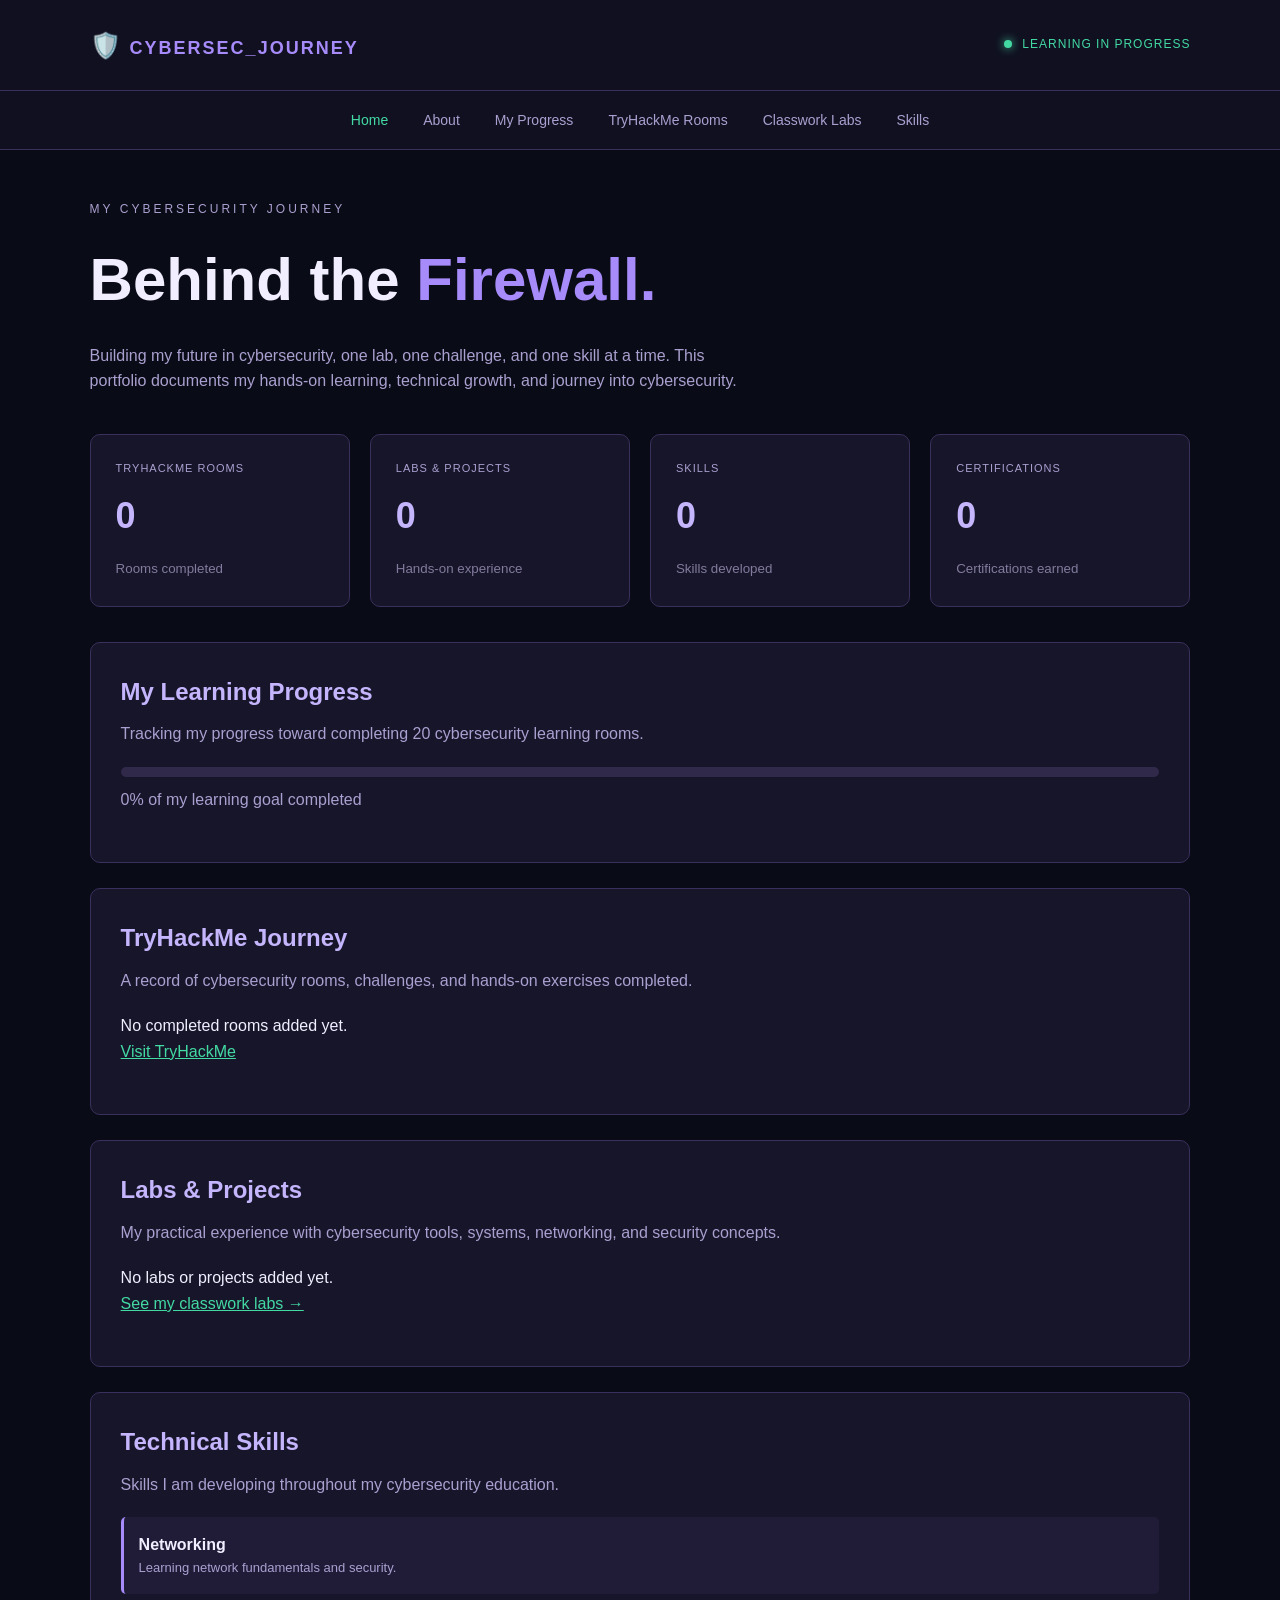
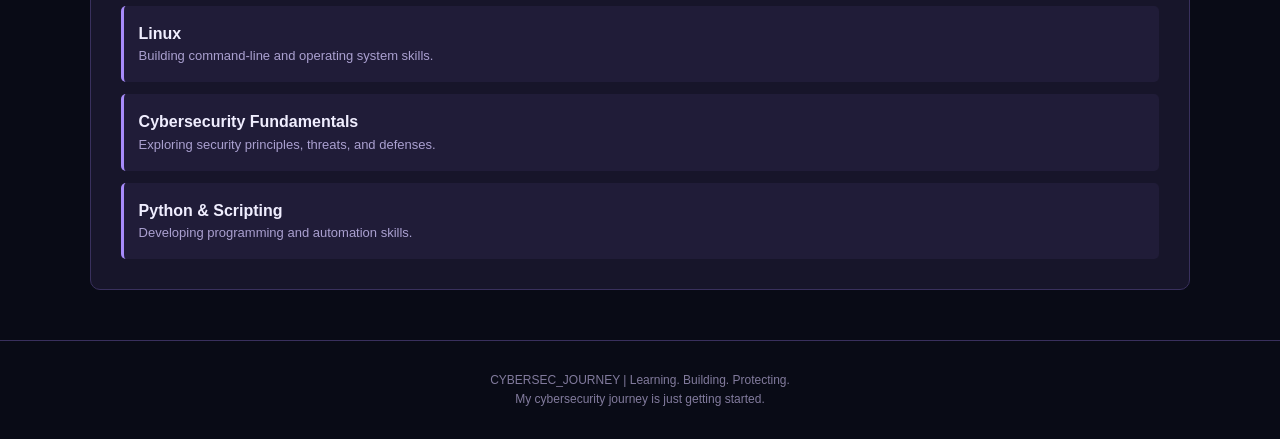
==== commit 261b3929: "Revise navigation and link to external stylesheet Updated navigation links and added a stylesheet." ====
--- a/index.html
+++ b/index.html
@@ -4,258 +4,8 @@
 <head>
     <meta charset="UTF-8">
     <meta name="viewport" content="width=device-width, initial-scale=1.0">
-
     <title>Cybersec Journey | Cybersecurity Portfolio</title>
-
-    <style>
-        /* =================================
-           CYBERSEC_JOURNEY
-           Purple & Neon Green Dashboard
-        ================================= */
-
-        * {
-            margin: 0;
-            padding: 0;
-            box-sizing: border-box;
-        }
-
-        html {
-            scroll-behavior: smooth;
-        }
-
-        body {
-            background-color: #090B16;
-            color: #F0EEFF;
-            font-family: Arial, sans-serif;
-            line-height: 1.6;
-        }
-
-        header {
-            display: flex;
-            justify-content: space-between;
-            align-items: center;
-            padding: 25px 7%;
-            border-bottom: 1px solid #39305D;
-            background-color: #101020;
-        }
-
-        .logo {
-            font-size: 18px;
-            font-weight: bold;
-            letter-spacing: 2px;
-            color: #A78BFA;
-        }
-
-        .logo span {
-            font-size: 25px;
-        }
-
-        .status {
-            color: #43D9A3;
-            font-size: 12px;
-            letter-spacing: 1px;
-        }
-
-        .status-dot {
-            display: inline-block;
-            width: 8px;
-            height: 8px;
-            background: #43D9A3;
-            border-radius: 50%;
-            margin-right: 6px;
-            box-shadow: 0 0 10px #43D9A3;
-        }
-
-        nav {
-            display: flex;
-            justify-content: center;
-            gap: 35px;
-            padding: 18px;
-            background-color: #101020;
-            border-bottom: 1px solid #39305D;
-            flex-wrap: wrap;
-        }
-
-        nav a {
-            color: #AAA0D0;
-            text-decoration: none;
-            font-size: 14px;
-            transition: 0.3s;
-        }
-
-        nav a:hover {
-            color: #43D9A3;
-        }
-
-        main {
-            width: 86%;
-            max-width: 1200px;
-            margin: 50px auto;
-        }
-
-        .welcome {
-            margin-bottom: 40px;
-        }
-
-        .eyebrow {
-            color: #A78BFA;
-            font-size: 12px;
-            letter-spacing: 3px;
-            margin-bottom: 12px;
-        }
-
-        .welcome h1 {
-            font-size: clamp(35px, 6vw, 60px);
-            margin-bottom: 15px;
-        }
-
-        .welcome h1 span {
-            color: #A78BFA;
-        }
-
-        .welcome p {
-            color: #AAA0D0;
-            max-width: 650px;
-        }
-
-        .stats {
-            display: grid;
-            grid-template-columns: repeat(4, 1fr);
-            gap: 20px;
-            margin-bottom: 35px;
-        }
-
-        .stat-card {
-            background: #17152A;
-            border: 1px solid #39305D;
-            border-radius: 10px;
-            padding: 25px;
-            transition: 0.3s;
-        }
-
-        .stat-card:hover {
-            border-color: #A78BFA;
-            transform: translateY(-4px);
-            box-shadow: 0 5px 20px #A78BFA20;
-        }
-
-        .stat-card p {
-            color: #AAA0D0;
-            font-size: 11px;
-            letter-spacing: 1px;
-        }
-
-        .stat-card h2 {
-            color: #C4B5FD;
-            font-size: 36px;
-            margin: 10px 0;
-        }
-
-        .stat-card small {
-            color: #827B9D;
-        }
-
-        .panel {
-            background: #17152A;
-            border: 1px solid #39305D;
-            border-radius: 10px;
-            padding: 30px;
-            margin-bottom: 25px;
-        }
-
-        .panel h2 {
-            color: #C4B5FD;
-            margin-bottom: 10px;
-        }
-
-        .panel > p {
-            color: #AAA0D0;
-            margin-bottom: 20px;
-        }
-
-        .panel a {
-            color: #43D9A3;
-        }
-
-        .progress-track {
-            width: 100%;
-            height: 10px;
-            background: #30294A;
-            border-radius: 20px;
-            overflow: hidden;
-            margin: 20px 0 10px;
-        }
-
-        .progress-fill {
-            width: 0%;
-            height: 100%;
-            background: linear-gradient(90deg, #7C3AED, #A78BFA, #43D9A3);
-            border-radius: 20px;
-            transition: width 0.5s ease;
-        }
-
-        .activity-item {
-            background: #201C38;
-            padding: 15px;
-            margin-top: 12px;
-            border-left: 3px solid #A78BFA;
-            border-radius: 5px;
-        }
-
-        .activity-item h3 {
-            color: #F0EEFF;
-            font-size: 16px;
-        }
-
-        .activity-item p {
-            color: #AAA0D0;
-            font-size: 13px;
-        }
-
-        footer {
-            text-align: center;
-            padding: 30px;
-            border-top: 1px solid #39305D;
-            color: #827B9D;
-            font-size: 12px;
-        }
-
-        @media (max-width: 850px) {
-            .stats {
-                grid-template-columns: repeat(2, 1fr);
-            }
-
-            nav {
-                gap: 15px;
-            }
-        }
-
-        @media (max-width: 500px) {
-            header {
-                padding: 18px 5%;
-            }
-
-            .logo {
-                font-size: 13px;
-            }
-
-            .status {
-                font-size: 9px;
-            }
-
-            main {
-                width: 92%;
-            }
-
-            .stats {
-                grid-template-columns: 1fr;
-            }
-
-            .panel {
-                padding: 20px;
-            }
-        }
-    </style>
+    <link rel="stylesheet" href="style.css?v=3">
 </head>
 
 <body>
@@ -272,11 +22,12 @@
     </header>
 
     <nav>
-        <a href="#home">Home</a>
-        <a href="#progress">My Progress</a>
-        <a href="#rooms">TryHackMe Rooms</a>
-        <a href="#labs">Labs & Projects</a>
-        <a href="#skills">Skills</a>
+        <a href="index.html" class="active">Home</a>
+        <a href="about.html">About</a>
+        <a href="index.html#progress">My Progress</a>
+        <a href="index.html#rooms">TryHackMe Rooms</a>
+        <a href="classwork.html">Classwork Labs</a>
+        <a href="index.html#skills">Skills</a>
     </nav>
 
     <main id="home">
@@ -373,6 +124,10 @@
             <div id="labList">
                 <p>No labs or projects added yet.</p>
             </div>
+
+            <p>
+                <a href="classwork.html">See my classwork labs →</a>
+            </p>
         </section>
 
         <section class="panel" id="skills">
--- a/style.css
+++ b/style.css
@@ -0,0 +1,230 @@
+/* =================================
+   CYBERSEC_JOURNEY
+   Purple & Neon Green Dashboard
+================================= */
+
+* { margin: 0; padding: 0; box-sizing: border-box; }
+
+html { scroll-behavior: smooth; }
+
+body {
+    background-color: #090B16;
+    color: #F0EEFF;
+    font-family: Arial, sans-serif;
+    line-height: 1.6;
+}
+
+/* HEADER */
+
+header {
+    display: flex;
+    justify-content: space-between;
+    align-items: center;
+    padding: 25px 7%;
+    border-bottom: 1px solid #39305D;
+    background-color: #101020;
+}
+
+.logo { font-size: 18px; font-weight: bold; letter-spacing: 2px; color: #A78BFA; }
+.logo span { font-size: 25px; }
+
+.status { color: #43D9A3; font-size: 12px; letter-spacing: 1px; }
+
+.status-dot {
+    display: inline-block;
+    width: 8px;
+    height: 8px;
+    background: #43D9A3;
+    border-radius: 50%;
+    margin-right: 6px;
+    box-shadow: 0 0 10px #43D9A3;
+}
+
+/* NAVIGATION */
+
+nav {
+    display: flex;
+    justify-content: center;
+    gap: 35px;
+    padding: 18px;
+    background-color: #101020;
+    border-bottom: 1px solid #39305D;
+    flex-wrap: wrap;
+}
+
+nav a { color: #AAA0D0; text-decoration: none; font-size: 14px; transition: 0.3s; }
+nav a:hover { color: #43D9A3; }
+nav a.active { color: #43D9A3; }
+
+/* MAIN */
+
+main { width: 86%; max-width: 1200px; margin: 50px auto; }
+
+.welcome { margin-bottom: 40px; }
+
+.eyebrow { color: #A78BFA; font-size: 12px; letter-spacing: 3px; margin-bottom: 12px; }
+
+.welcome h1 { font-size: clamp(35px, 6vw, 60px); margin-bottom: 15px; }
+.welcome h1 span { color: #A78BFA; }
+.welcome p { color: #AAA0D0; max-width: 650px; }
+
+/* STAT CARDS */
+
+.stats {
+    display: grid;
+    grid-template-columns: repeat(4, 1fr);
+    gap: 20px;
+    margin-bottom: 35px;
+}
+
+.stat-card {
+    background: #17152A;
+    border: 1px solid #39305D;
+    border-radius: 10px;
+    padding: 25px;
+    transition: 0.3s;
+}
+
+.stat-card:hover {
+    border-color: #A78BFA;
+    transform: translateY(-4px);
+    box-shadow: 0 5px 20px #A78BFA20;
+}
+
+.stat-card p { color: #AAA0D0; font-size: 11px; letter-spacing: 1px; }
+.stat-card h2 { color: #C4B5FD; font-size: 36px; margin: 10px 0; }
+.stat-card small { color: #827B9D; }
+
+/* PANELS */
+
+.panel {
+    background: #17152A;
+    border: 1px solid #39305D;
+    border-radius: 10px;
+    padding: 30px;
+    margin-bottom: 25px;
+}
+
+.panel h2 { color: #C4B5FD; margin-bottom: 10px; }
+.panel > p { color: #AAA0D0; margin-bottom: 20px; }
+.panel a { color: #43D9A3; }
+
+/* PROGRESS BAR */
+
+.progress-track {
+    width: 100%;
+    height: 10px;
+    background: #30294A;
+    border-radius: 20px;
+    overflow: hidden;
+    margin: 20px 0 10px;
+}
+
+.progress-fill {
+    width: 0%;
+    height: 100%;
+    background: linear-gradient(90deg, #7C3AED, #A78BFA, #43D9A3);
+    border-radius: 20px;
+    transition: width 0.5s ease;
+}
+
+/* ACTIVITY ITEMS */
+
+.activity-item {
+    background: #201C38;
+    padding: 15px;
+    margin-top: 12px;
+    border-left: 3px solid #A78BFA;
+    border-radius: 5px;
+}
+
+.activity-item h3 { color: #F0EEFF; font-size: 16px; }
+.activity-item p { color: #AAA0D0; font-size: 13px; }
+
+/* NOTICE BOX (classwork page) */
+
+.notice {
+    background: #1B1930;
+    border: 1px solid #43D9A3;
+    border-left: 5px solid #43D9A3;
+    border-radius: 10px;
+    padding: 25px;
+    margin-bottom: 25px;
+}
+
+.notice h2 { color: #43D9A3; font-size: 18px; margin-bottom: 10px; }
+.notice p { color: #D8D3F0; margin-bottom: 10px; }
+.notice p:last-child { margin-bottom: 0; }
+
+/* BUTTON */
+
+.btn {
+    display: inline-block;
+    background: linear-gradient(90deg, #7C3AED, #A78BFA);
+    color: #FFFFFF !important;
+    text-decoration: none;
+    font-weight: bold;
+    font-size: 14px;
+    padding: 12px 22px;
+    border-radius: 8px;
+    transition: 0.3s;
+}
+
+.btn:hover { box-shadow: 0 0 18px #A78BFA80; transform: translateY(-2px); }
+
+/* LAB CARDS */
+
+.lab-grid {
+    display: grid;
+    grid-template-columns: repeat(2, 1fr);
+    gap: 20px;
+}
+
+.lab-card {
+    background: #201C38;
+    border: 1px solid #39305D;
+    border-left: 3px solid #A78BFA;
+    border-radius: 8px;
+    padding: 18px;
+}
+
+.lab-card h3 { color: #F0EEFF; font-size: 16px; margin-bottom: 6px; }
+.lab-card p { color: #AAA0D0; font-size: 13px; }
+
+.tag {
+    display: inline-block;
+    color: #43D9A3;
+    border: 1px solid #43D9A3;
+    border-radius: 20px;
+    font-size: 11px;
+    padding: 2px 10px;
+    margin-top: 10px;
+    letter-spacing: 1px;
+}
+
+/* FOOTER */
+
+footer {
+    text-align: center;
+    padding: 30px;
+    border-top: 1px solid #39305D;
+    color: #827B9D;
+    font-size: 12px;
+}
+
+/* MOBILE */
+
+@media (max-width: 850px) {
+    .stats { grid-template-columns: repeat(2, 1fr); }
+    nav { gap: 15px; }
+}
+
+@media (max-width: 500px) {
+    header { padding: 18px 5%; }
+    .logo { font-size: 13px; }
+    .status { font-size: 9px; }
+    main { width: 92%; }
+    .stats { grid-template-columns: 1fr; }
+    .lab-grid { grid-template-columns: 1fr; }
+    .panel { padding: 20px; }
+}
